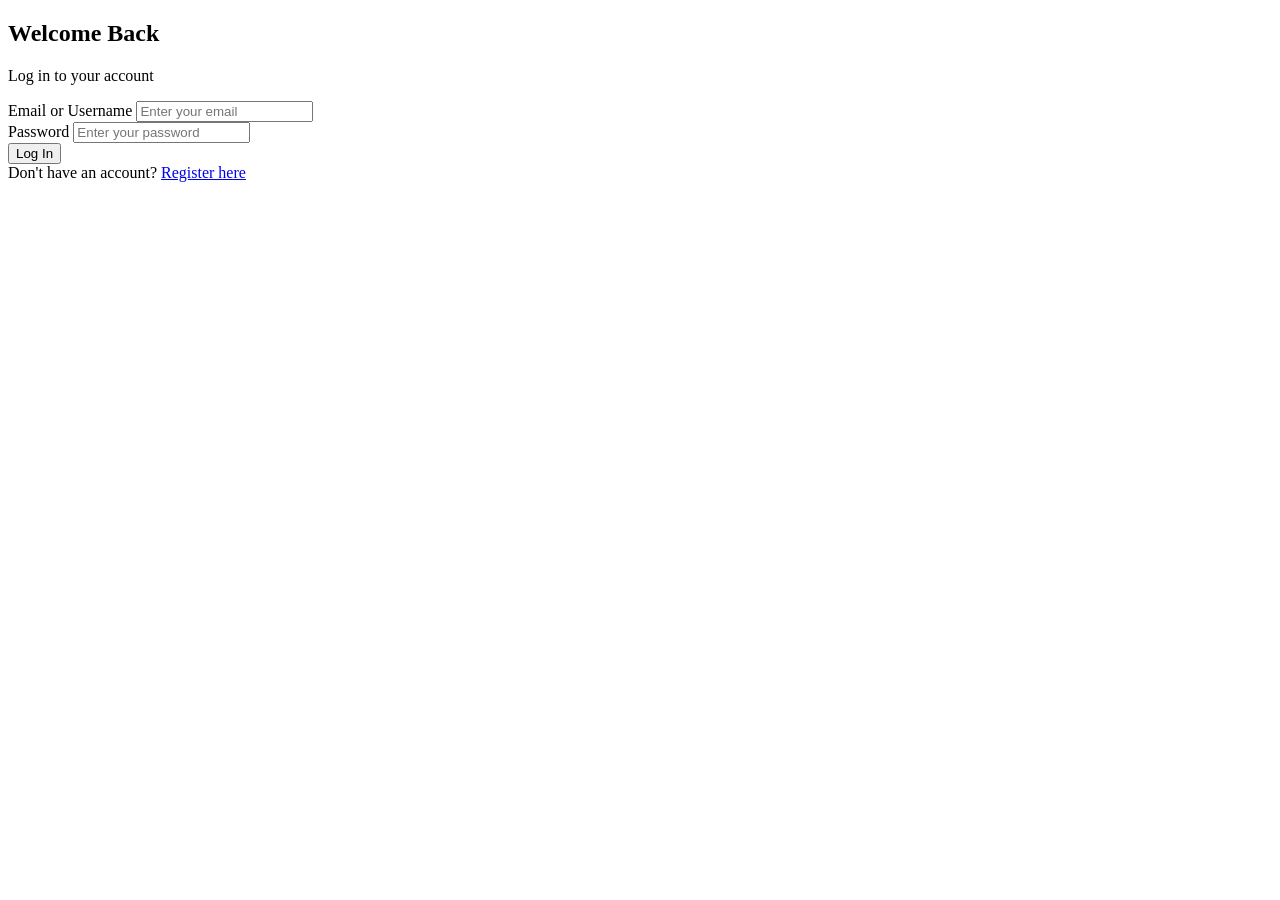
==== login.html @ ab8e1a15 "Create login.html" ====
<!DOCTYPE html>
<html lang="en">
<head>
    <meta charset="UTF-8">
    <meta name="viewport" content="width=device-width, initial-scale=1.0">
    <title>Login | Welcome Back</title>
    <link rel="stylesheet" href="style.css">
    <link href="https://fonts.googleapis.com/css2?family=Inter:wght@400;500;600&display=swap" rel="stylesheet">
</head>
<body>
    <div class="container">
        <div class="form-wrapper">
            <h2>Welcome Back</h2>
            <p>Log in to your account</p>
            <form action="#" method="POST" onsubmit="alert('Logged in successfully!'); return false;">
                <div class="input-group">
                    <label for="email">Email or Username</label>
                    <input type="text" id="email" name="email" placeholder="Enter your email" required>
                </div>
                <div class="input-group">
                    <label for="password">Password</label>
                    <input type="password" id="password" name="password" placeholder="Enter your password" required>
                </div>
                <button type="submit" class="btn">Log In</button>
            </form>
            <div class="footer-link">
                Don't have an account? <a href="index.html">Register here</a>
            </div>
        </div>
    </div>
</body>
</html>
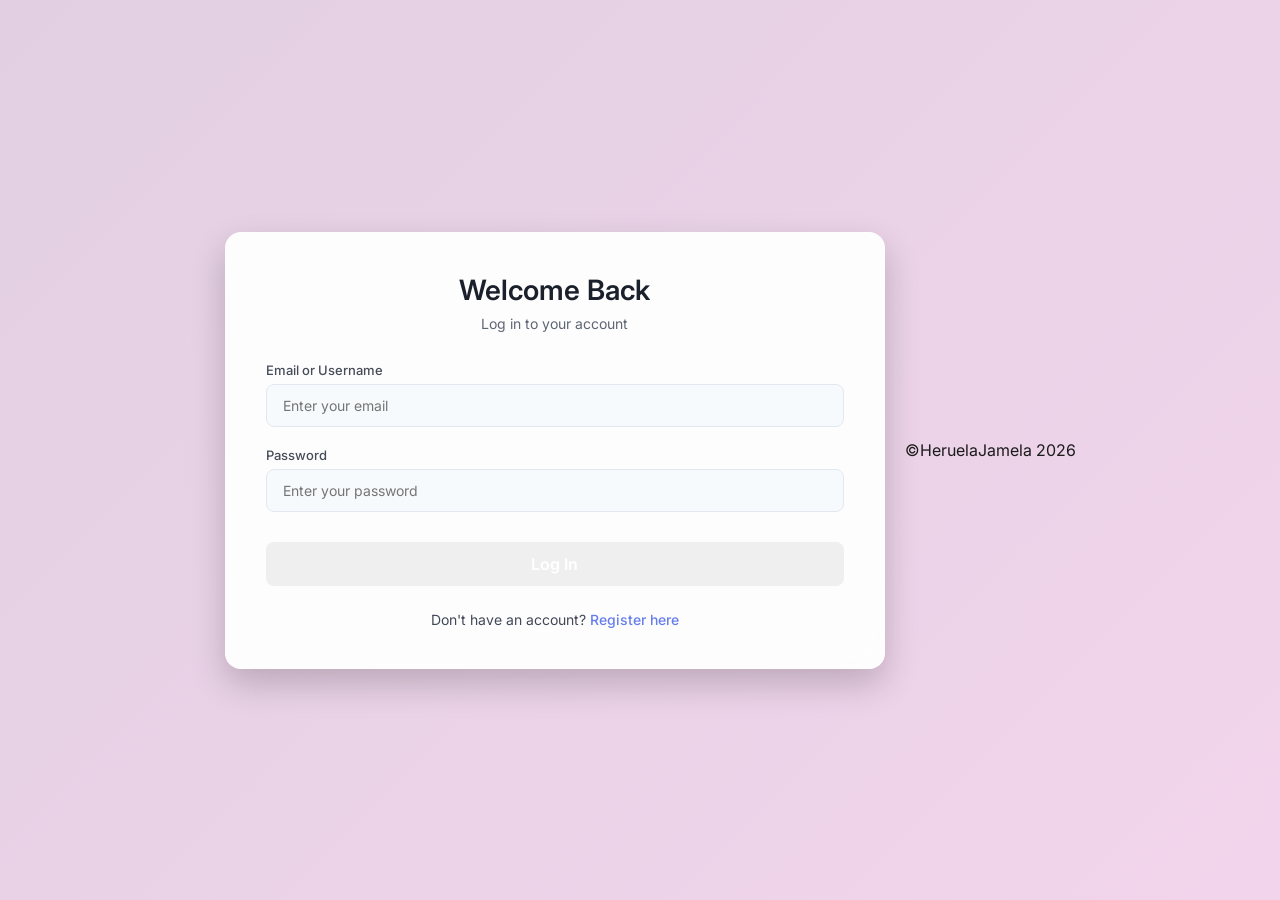
==== commit d5747e57: "Update login.html" ====
--- a/login.html
+++ b/login.html
@@ -28,5 +28,8 @@
             </div>
         </div>
     </div>
+    <footer>
+        &copy;HeruelaJamela 2026
+    </footer>
 </body>
 </html>
--- a/style.css
+++ b/style.css
@@ -0,0 +1,134 @@
+* {
+  margin: 0;
+  padding: 0;
+  box-sizing: border-box;
+  font-family: "Inter", sans-serif;
+}
+
+body {
+  background: linear-gradient(135deg, #e2cfe2 0%, #ecc2e3b0 100%);
+  min-height: 100vh;
+  display: flex;
+  justify-content: center;
+  align-items: center;
+  color: #1d1c1c;
+}
+
+.container {
+  width: 100%;
+  max-width: 700px;
+  padding: 20px;
+}
+
+.form-wrapper {
+  background: rgba(255, 255, 255, 0.95);
+  padding: 40px;
+  border-radius: 16px;
+  box-shadow: 0 15px 35px rgba(0, 0, 0, 0.2);
+  backdrop-filter: blur(10px);
+  border: 1px solid rgba(255, 255, 255, 0.2);
+  text-align: center;
+  animation: fadeIn 0.5s ease-out;
+}
+
+@keyframes fadeIn {
+  from {
+    opacity: 0;
+    transform: translateY(-20px);
+  }
+  to {
+    opacity: 1;
+    transform: translateY(0);
+  }
+}
+
+.form-wrapper h2 {
+  font-size: 28px;
+  font-weight: 600;
+  color: #1a202c;
+  margin-bottom: 8px;
+}
+
+.form-wrapper p {
+  font-size: 14px;
+  color: #5d6674;
+  margin-bottom: 30px;
+}
+
+form {
+  display: flex;
+  flex-direction: column;
+  gap: 20px;
+}
+
+.input-group {
+  text-align: left;
+}
+
+.input-group label {
+  display: block;
+  font-size: 13px;
+  font-weight: 500;
+  color: #454c58;
+  margin-bottom: 6px;
+}
+
+.input-group input {
+  width: 100%;
+  padding: 12px 16px;
+  font-size: 14px;
+  border: 1px solid #e2e8f0;
+  border-radius: 8px;
+  background: #f7fafc;
+  transition: all 0.3s ease;
+  outline: none;
+}
+
+.input-group input:focus {
+  border-color: #3d4772;
+  background: #fff;
+  box-shadow: 0 0 0 3px rgba(102, 126, 234, 0.1);
+}
+
+.btn {
+  width: 100%;
+  padding: 12px;
+  border: none;
+  border-radius: 8px;
+  background: linear-gradient(135deg, #d573d8 100%);
+  color: white;
+  font-size: 16px;
+  font-weight: 600;
+  cursor: pointer;
+  transition:
+    transform 0.2s ease,
+    box-shadow 0.2s ease;
+  margin-top: 10px;
+}
+
+.btn:hover {
+  transform: translateY(-2px);
+  box-shadow: 0 5px 15px rgba(118, 75, 162, 0.3);
+}
+
+.btn:active {
+  transform: translateY(0);
+}
+
+.footer-link {
+  margin-top: 25px;
+  font-size: 14px;
+  color: #404957;
+}
+
+.footer-link a {
+  color: #667eea;
+  text-decoration: none;
+  font-weight: 500;
+  transition: color 0.3s ease;
+}
+
+.footer-link a:hover {
+  color: #764ba2;
+  text-decoration: underline;
+}
